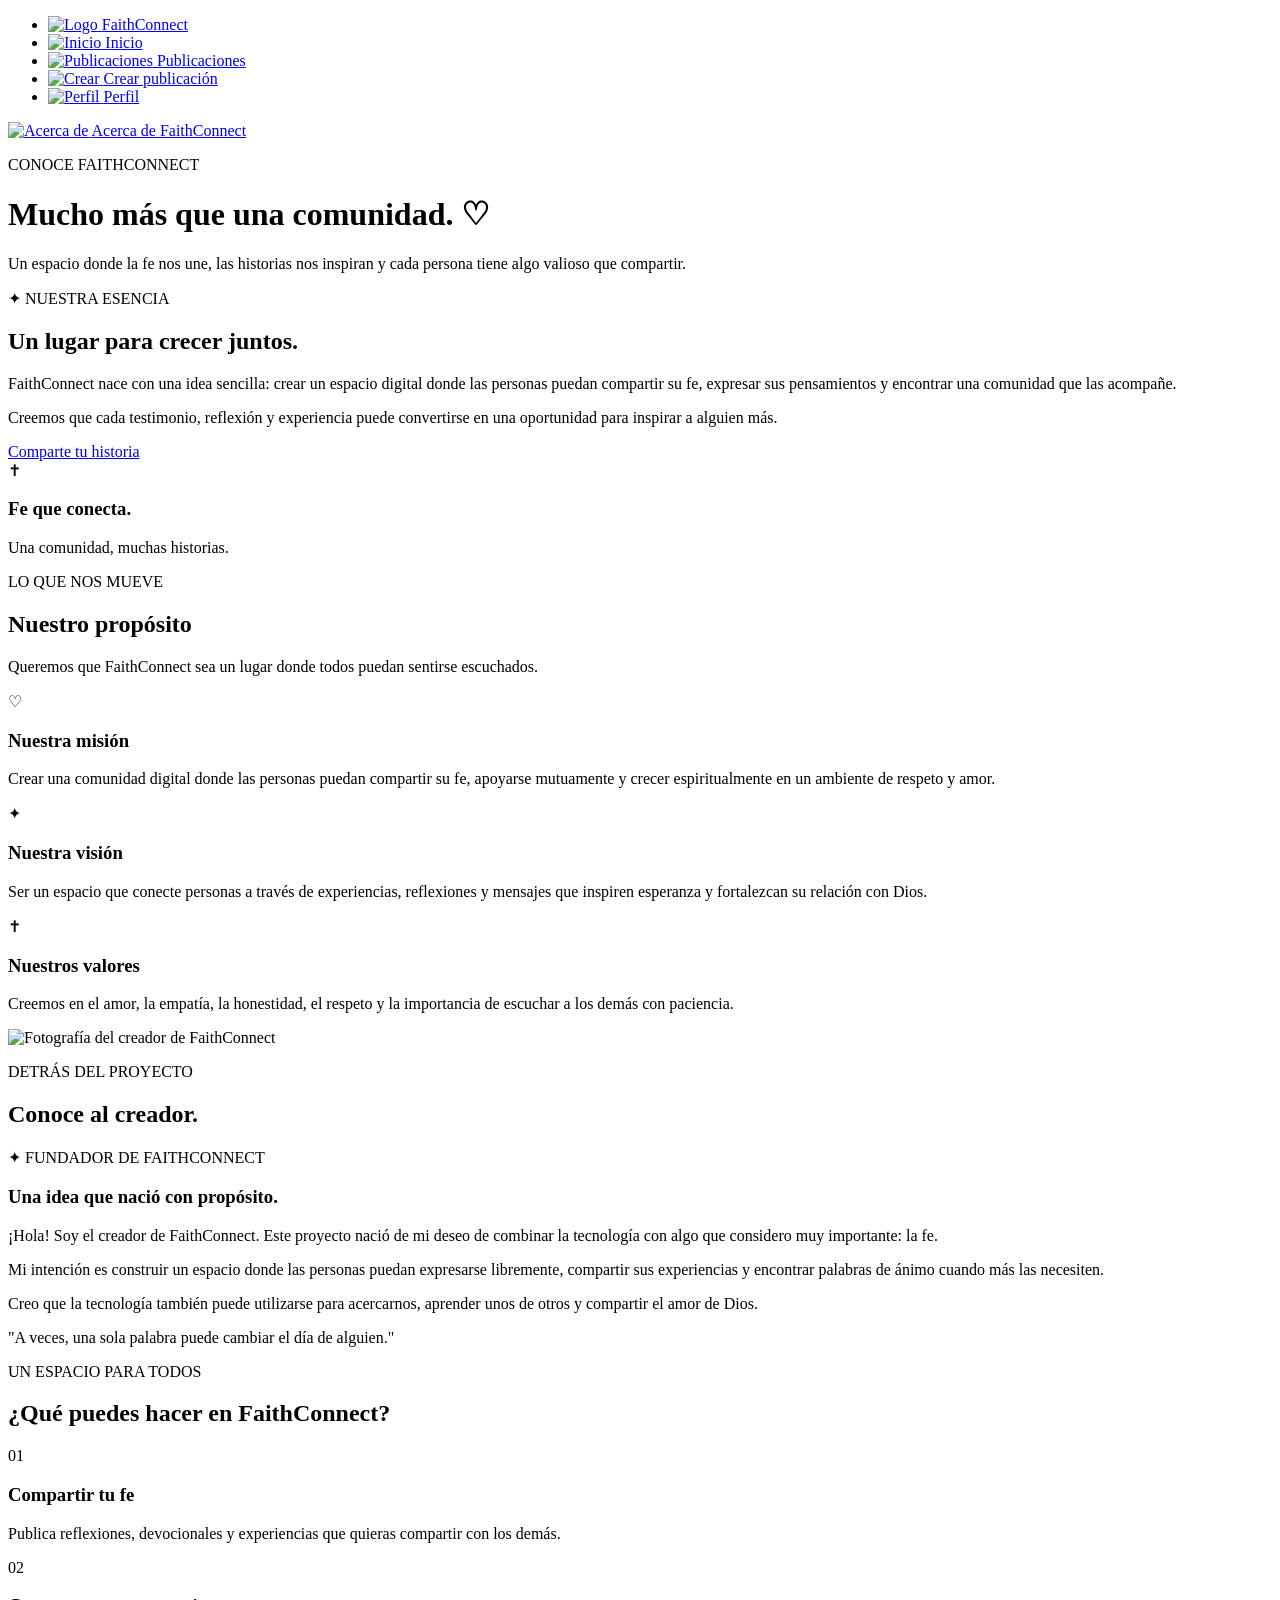
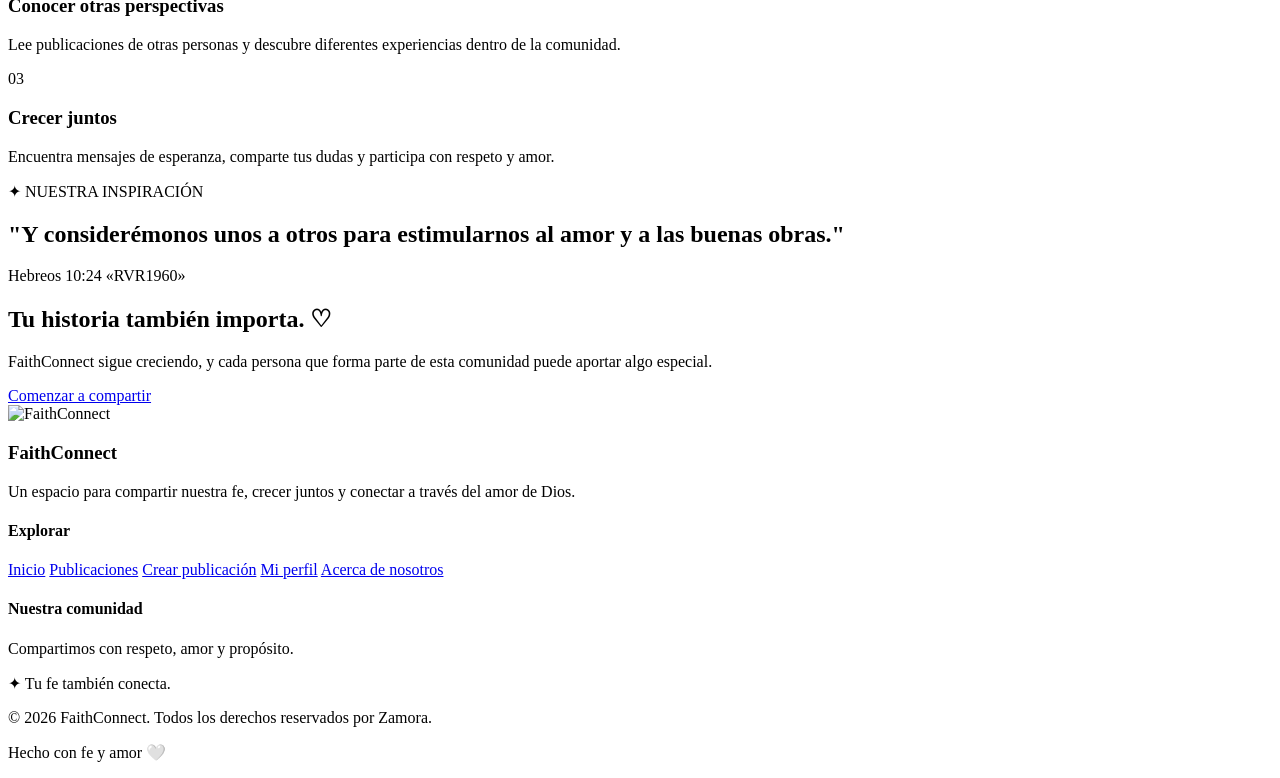
==== páginas/acerca.html @ 05854618 "Añadimos el HTML para la página llamada 'acerca de nosotros'" ====
<!DOCTYPE html>
<html lang="es">

<head>
    <meta charset="UTF-8">
    <meta name="viewport" content="width=device-width, initial-scale=0">
    <title>Acerca de nosotros | FaithConnect</title>
    <link rel="stylesheet" href="../activos/css/acerca.css">
</head>

<body>

    <!-- MENU LATERAL -->

    <aside class="menu">
        <nav>
            <ul>
                <li class="logo">
                    <a href="../index.html">
                        <img src="../activos/img/logo.png" alt="Logo">
                        <span>FaithConnect</span>
                    </a>
                </li>

                <li>
                    <a href="../index.html#inicio">
                        <img src="../activos/img/inicio.png" alt="Inicio">
                        <span>Inicio</span>
                    </a>
                </li>

                <li>
                    <a href="../index.html#publicaciones">
                        <img src="../activos/img/publicaciones.png" alt="Publicaciones">
                        <span>Publicaciones</span>
                    </a>
                </li>

                <li>
                    <a href="../páginas/crear.html">
                        <img src="../activos/img/crear.png" alt="Crear">
                        <span>Crear publicación</span>
                    </a>
                </li>

                <li>
                    <a href="../páginas/perfil.html">
                        <img src="../activos/img/perfil.png" alt="Perfil">
                        <span>Perfil</span>
                    </a>
                </li>
            </ul>

            <div class="menu-abajo">
                <a href="../páginas/acerca.html" class="activo">
                    <img src="../activos/img/acerca-de.png" alt="Acerca de">
                    <span>Acerca de FaithConnect</span>
                </a>
            </div>
        </nav>
    </aside>


    <!-- CONTENIDO PRINCIPAL -->

    <main class="contenido">

        <!-- ENCABEZADO -->

        <header class="encabezado">

            <p class="subtitulo">CONOCE FAITHCONNECT</p>

            <h1>Mucho más que una comunidad. ♡</h1>

            <p class="descripcion">
                Un espacio donde la fe nos une,
                las historias nos inspiran y
                cada persona tiene algo valioso que compartir.
            </p>

        </header>


        <!-- PRESENTACION -->

        <section class="presentacion">

            <div class="presentacion-texto">

                <span>✦ NUESTRA ESENCIA</span>

                <h2>Un lugar para crecer juntos.</h2>

                <p>
                    FaithConnect nace con una idea sencilla:
                    crear un espacio digital donde las personas
                    puedan compartir su fe, expresar sus pensamientos
                    y encontrar una comunidad que las acompañe.
                </p>

                <p>
                    Creemos que cada testimonio, reflexión y
                    experiencia puede convertirse en una
                    oportunidad para inspirar a alguien más.
                </p>

                <a href="crear.html" class="boton">
                    Comparte tu historia
                </a>

            </div>

            <div class="presentacion-simbolo">

                <div class="simbolo">✝</div>

                <h3>Fe que conecta.</h3>

                <p>Una comunidad, muchas historias.</p>

            </div>

        </section>


        <!-- NUESTRA MISION -->

        <section class="nosotros">

            <div class="titulo">
                <p class="subtitulo">LO QUE NOS MUEVE</p>
                <h2>Nuestro propósito</h2>
                <p>
                    Queremos que FaithConnect sea un lugar
                    donde todos puedan sentirse escuchados.
                </p>
            </div>


            <div class="tarjetas">

                <article class="tarjeta">

                    <div class="icono">♡</div>

                    <h3>Nuestra misión</h3>

                    <p>
                        Crear una comunidad digital donde
                        las personas puedan compartir su fe,
                        apoyarse mutuamente y crecer
                        espiritualmente en un ambiente
                        de respeto y amor.
                    </p>

                </article>


                <article class="tarjeta">

                    <div class="icono">✦</div>

                    <h3>Nuestra visión</h3>

                    <p>
                        Ser un espacio que conecte personas
                        a través de experiencias, reflexiones
                        y mensajes que inspiren esperanza
                        y fortalezcan su relación con Dios.
                    </p>

                </article>


                <article class="tarjeta">

                    <div class="icono">✝</div>

                    <h3>Nuestros valores</h3>

                    <p>
                        Creemos en el amor, la empatía,
                        la honestidad, el respeto y
                        la importancia de escuchar
                        a los demás con paciencia.
                    </p>

                </article>

            </div>

        </section>


        <!-- CREADOR -->

        <section class="creador">

            <div class="creador-foto">

                <img
                    src="../activos/img/creador.png"
                    alt="Fotografía del creador de FaithConnect"
                >

            </div>


            <div class="creador-texto">

                <p class="subtitulo">DETRÁS DEL PROYECTO</p>

                <h2>Conoce al creador.</h2>

                <span class="creador-etiqueta">
                    ✦ FUNDADOR DE FAITHCONNECT
                </span>

                <h3>Una idea que nació con propósito.</h3>

                <p>
                    ¡Hola! Soy el creador de FaithConnect.
                    Este proyecto nació de mi deseo de
                    combinar la tecnología con algo que
                    considero muy importante: la fe.
                </p>

                <p>
                    Mi intención es construir un espacio
                    donde las personas puedan expresarse
                    libremente, compartir sus experiencias
                    y encontrar palabras de ánimo
                    cuando más las necesiten.
                </p>

                <p>
                    Creo que la tecnología también puede
                    utilizarse para acercarnos, aprender
                    unos de otros y compartir el amor de Dios.
                </p>

                <div class="creador-frase">
                    "A veces, una sola palabra puede
                    cambiar el día de alguien."
                </div>

            </div>

        </section>


        <!-- COMUNIDAD -->

        <section class="comunidad">

            <div class="titulo">

                <p class="subtitulo">UN ESPACIO PARA TODOS</p>

                <h2>¿Qué puedes hacer en FaithConnect?</h2>

            </div>


            <div class="comunidad-lista">

                <div class="comunidad-item">

                    <div class="numero">01</div>

                    <div>
                        <h3>Compartir tu fe</h3>

                        <p>
                            Publica reflexiones, devocionales
                            y experiencias que quieras
                            compartir con los demás.
                        </p>
                    </div>

                </div>


                <div class="comunidad-item">

                    <div class="numero">02</div>

                    <div>
                        <h3>Conocer otras perspectivas</h3>

                        <p>
                            Lee publicaciones de otras personas
                            y descubre diferentes experiencias
                            dentro de la comunidad.
                        </p>
                    </div>

                </div>


                <div class="comunidad-item">

                    <div class="numero">03</div>

                    <div>
                        <h3>Crecer juntos</h3>

                        <p>
                            Encuentra mensajes de esperanza,
                            comparte tus dudas y participa
                            con respeto y amor.
                        </p>
                    </div>

                </div>

            </div>

        </section>


        <!-- VERSICULO -->

        <section class="versiculo">

            <span>✦ NUESTRA INSPIRACIÓN</span>

            <h2>
                "Y considerémonos unos a otros para
                estimularnos al amor y a las buenas obras."
            </h2>

            <p>Hebreos 10:24 «RVR1960»</p>

        </section>


        <!-- MENSAJE FINAL -->

        <section class="mensaje-final">

            <h2>Tu historia también importa. ♡</h2>

            <p>
                FaithConnect sigue creciendo, y cada
                persona que forma parte de esta comunidad
                puede aportar algo especial.
            </p>

            <a href="crear.html" class="boton">
                Comenzar a compartir
            </a>

        </section>

    </main>


    <!-- FOOTER -->

    <footer class="footer">

        <div class="footer-contenido">

            <div class="footer-info">

                <div class="footer-logo">
                    <img src="../activos/img/logo.png" alt="FaithConnect">
                    <h3>FaithConnect</h3>
                </div>

                <p>
                    Un espacio para compartir nuestra fe,
                    crecer juntos y conectar a través
                    del amor de Dios.
                </p>

            </div>


            <div class="footer-enlaces">

                <h4>Explorar</h4>

                <a href="../index.html">Inicio</a>
                <a href="../index.html#publicaciones">Publicaciones</a>
                <a href="../páginas/crear.html">Crear publicación</a>
                <a href="../páginas/perfil.html">Mi perfil</a>
                <a href="../páginas/acerca.html">Acerca de nosotros</a>

            </div>


            <div class="footer-comunidad">

                <h4>Nuestra comunidad</h4>

                <p>
                    Compartimos con respeto, amor
                    y propósito.
                </p>

                <span>✦ Tu fe también conecta.</span>

            </div>

        </div>


        <div class="footer-abajo">

            <p>© 2026 FaithConnect. Todos los derechos reservados por Zamora.</p>

            <p>Hecho con fe y amor 🤍</p>

        </div>

    </footer>

</body>
</html>
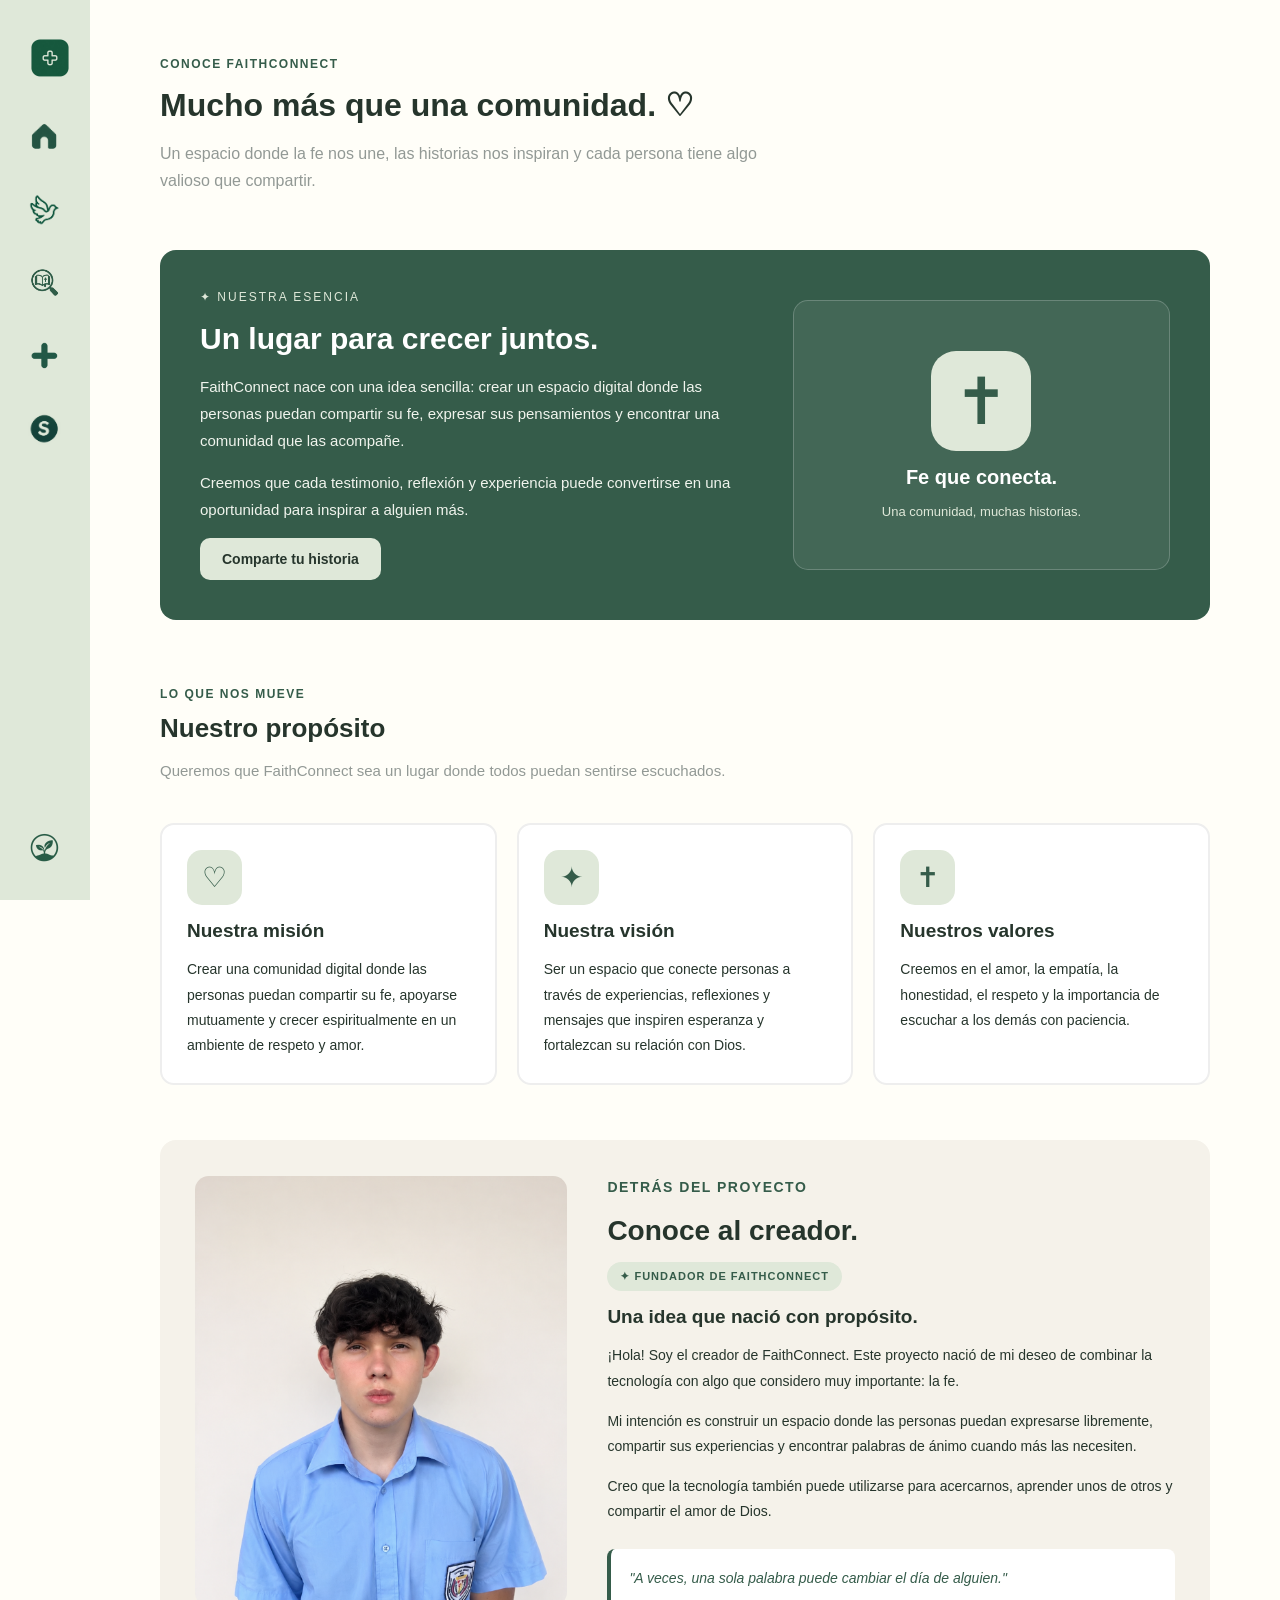
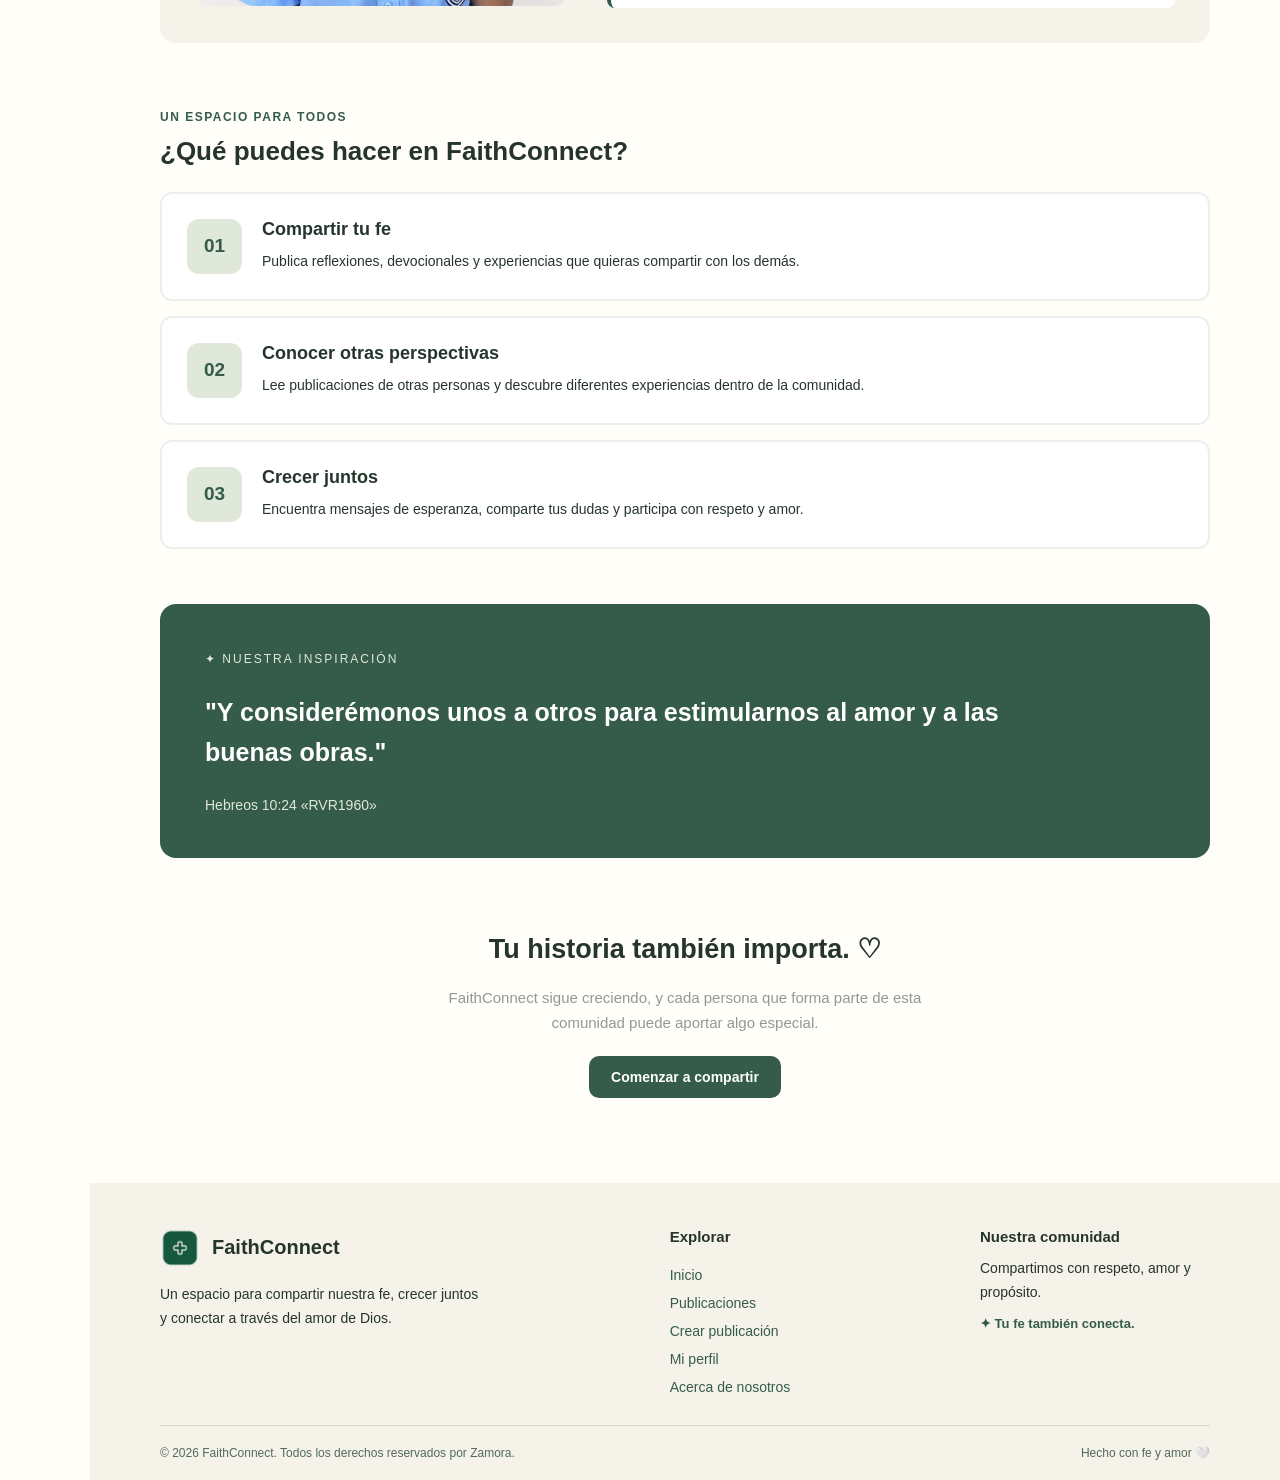
==== commit ba588e43: "Agregamos el nuevo elemento 'versículos del día' a el menú lateral y un nuevo destino para el boton " ====
--- a/páginas/acerca.html
+++ b/páginas/acerca.html
@@ -38,6 +38,13 @@
                 </li>
 
                 <li>
+                    <a href="../páginas/versículos.html">
+                        <img src="../activos/img/versículo-día.png" alt="Publicaciones">
+                        <span>Versículo del día</span>
+                    </a>
+                </li>
+
+                <li>
                     <a href="../páginas/crear.html">
                         <img src="../activos/img/crear.png" alt="Crear">
                         <span>Crear publicación</span>
@@ -53,7 +60,7 @@
             </ul>
 
             <div class="menu-abajo">
-                <a href="../páginas/acerca.html" class="activo">
+                <a href="../páginas/acerca.html">
                     <img src="../activos/img/acerca-de.png" alt="Acerca de">
                     <span>Acerca de FaithConnect</span>
                 </a>
--- a/activos/css/acerca.css
+++ b/activos/css/acerca.css
@@ -0,0 +1,622 @@
+* {
+    box-sizing: border-box;
+}
+
+html {
+    scroll-behavior: smooth;
+}
+
+body {
+    margin: 0;
+    background-color: #fffef8;
+    font-family: sans-serif;
+    color: #26352C;
+}
+
+a {
+    text-decoration: none;
+}
+
+
+/* MENU LATERAL */
+
+.menu {
+    position: fixed;
+    top: 0;
+    left: 0;
+    width: 90px;
+    height: 100vh;
+    background-color: #DFE8D9;
+    padding: 24px 16px;
+    overflow: hidden;
+    transition: width 0.3s;
+    z-index: 10;
+}
+
+.menu:hover {
+    width: 257px;
+}
+
+.menu nav {
+    display: flex;
+    flex-direction: column;
+    justify-content: space-between;
+    height: 100%;
+}
+
+.menu ul {
+    display: flex;
+    flex-direction: column;
+    gap: 16px;
+    list-style: none;
+    padding: 0;
+    margin: 0;
+}
+
+.menu a {
+    display: flex;
+    align-items: center;
+    gap: 16px;
+    padding: 12px;
+    color: black;
+    white-space: nowrap;
+    border-radius: 8px;
+}
+
+.menu a:hover,
+.menu .activo:hover {
+    background-color: #ccd9c7;
+}
+
+.menu .activo {
+    background-color: #d2dfcd;
+}
+
+.menu img {
+    width: 33px;
+    height: 33px;
+    object-fit: contain;
+    flex-shrink: 0;
+}
+
+.menu .logo img {
+    width: 44px;
+    height: 44px;
+}
+
+.menu span {
+    opacity: 0;
+    transition: opacity 0.3s;
+}
+
+.menu:hover span {
+    opacity: 1;
+}
+
+.menu-abajo {
+    font-size: 14px;
+}
+
+
+/* CONTENIDO */
+
+.contenido {
+    display: flex;
+    flex-direction: column;
+    align-items: center;
+    gap: 35px;
+    margin-left: 90px;
+    padding: 45px 30px;
+    min-width: 0;
+}
+
+.contenido > section,
+.encabezado {
+    width: 100%;
+    max-width: 1050px;
+}
+
+
+/* ENCABEZADO */
+
+.encabezado {
+    margin-bottom: 5px;
+}
+
+.subtitulo {
+    color: #355C4A;
+    font-size: 12px;
+    font-weight: bold;
+    letter-spacing: 1.5px;
+}
+
+.encabezado h1 {
+    margin: 15px 0;
+    font-size: 32px;
+}
+
+.descripcion {
+    max-width: 650px;
+    color: #929995;
+    font-size: 16px;
+    line-height: 1.7;
+}
+
+
+/* PRESENTACION */
+
+.presentacion {
+    display: flex;
+    align-items: center;
+    gap: 30px;
+    padding: 40px;
+    background-color: #355C4A;
+    border-radius: 16px;
+    color: white;
+}
+
+.presentacion-texto {
+    display: flex;
+    flex-direction: column;
+    align-items: flex-start;
+    gap: 15px;
+    width: 60%;
+}
+
+.presentacion-texto span {
+    color: #DFE8D9;
+    font-size: 12px;
+    letter-spacing: 2px;
+}
+
+.presentacion-texto h2 {
+    margin: 0;
+    font-size: 30px;
+    line-height: 1.3;
+}
+
+.presentacion-texto p {
+    margin: 0;
+    font-size: 15px;
+    line-height: 1.8;
+    color: #f0f4ed;
+}
+
+.boton {
+    display: inline-block;
+    padding: 13px 22px;
+    background-color: #DFE8D9;
+    color: #26352C;
+    border-radius: 10px;
+    font-size: 14px;
+    font-weight: bold;
+}
+
+.boton:hover {
+    background-color: #cbdcc6;
+}
+
+
+/* SIMBOLO */
+
+.presentacion-simbolo {
+    display: flex;
+    flex-direction: column;
+    justify-content: center;
+    align-items: center;
+    gap: 15px;
+    width: 40%;
+    min-height: 270px;
+    padding: 25px;
+    background-color: #ffffff12;
+    border: 1px solid #ffffff35;
+    border-radius: 15px;
+    text-align: center;
+}
+
+.simbolo {
+    display: flex;
+    align-items: center;
+    justify-content: center;
+    width: 100px;
+    height: 100px;
+    background-color: #DFE8D9;
+    border-radius: 25px;
+    color: #355C4A;
+    font-size: 65px;
+}
+
+.presentacion-simbolo h3 {
+    margin: 0;
+    font-size: 20px;
+}
+
+.presentacion-simbolo p {
+    margin: 0;
+    color: #DFE8D9;
+    font-size: 13px;
+}
+
+
+/* TITULOS */
+
+.titulo {
+    margin-bottom: 25px;
+}
+
+.titulo h2 {
+    margin: 10px 0;
+    font-size: 26px;
+}
+
+.titulo > p:last-child {
+    color: #929995;
+    font-size: 15px;
+    line-height: 1.6;
+}
+
+
+/* NOSOTROS */
+
+.nosotros {
+    display: flex;
+    flex-direction: column;
+    padding: 20px 0;
+}
+
+.tarjetas {
+    display: flex;
+    align-items: stretch;
+    gap: 20px;
+}
+
+.tarjeta {
+    display: flex;
+    flex-direction: column;
+    gap: 15px;
+    flex: 1;
+    min-width: 0;
+    padding: 25px;
+    background-color: white;
+    border: 2px solid #eeeeee;
+    border-radius: 14px;
+}
+
+.icono {
+    display: flex;
+    align-items: center;
+    justify-content: center;
+    width: 55px;
+    height: 55px;
+    background-color: #DFE8D9;
+    border-radius: 15px;
+    color: #355C4A;
+    font-size: 28px;
+}
+
+.tarjeta h3 {
+    margin: 0;
+    font-size: 19px;
+}
+
+.tarjeta p {
+    margin: 0;
+    font-size: 14px;
+    line-height: 1.8;
+}
+
+
+/* CREADOR */
+
+.creador {
+    display: flex;
+    align-items: center;
+    gap: 40px;
+    padding: 35px;
+    background-color: #F5F2EA;
+    border-radius: 16px;
+}
+
+.creador-foto {
+    width: 38%;
+    flex-shrink: 0;
+}
+
+.creador-foto img {
+    display: block;
+    width: 100%;
+    height: 430px;
+    object-fit: cover;
+    object-position: center;
+    border-radius: 14px;
+}
+
+.creador-texto {
+    display: flex;
+    flex-direction: column;
+    align-items: flex-start;
+    gap: 15px;
+    flex: 1;
+    min-width: 0;
+}
+
+.creador-texto .subtitulo {
+    margin: 0;
+}
+
+.creador-texto h2 {
+    margin: 0;
+    font-size: 28px;
+}
+
+.creador-texto h3 {
+    margin: 0;
+    font-size: 19px;
+}
+
+.creador-texto p {
+    margin: 0;
+    font-size: 14px;
+    line-height: 1.8;
+}
+
+.creador-etiqueta {
+    padding: 8px 13px;
+    background-color: #DFE8D9;
+    color: #355C4A;
+    border-radius: 20px;
+    font-size: 11px;
+    font-weight: bold;
+    letter-spacing: 1px;
+}
+
+.creador-frase {
+    width: 100%;
+    margin-top: 10px;
+    padding: 18px;
+    background-color: white;
+    border-left: 4px solid #355C4A;
+    border-radius: 8px;
+    color: #355C4A;
+    font-size: 14px;
+    font-style: italic;
+    line-height: 1.6;
+}
+
+
+/* COMUNIDAD */
+
+.comunidad {
+    padding: 20px 0;
+}
+
+.comunidad-lista {
+    display: flex;
+    flex-direction: column;
+    gap: 15px;
+}
+
+.comunidad-item {
+    display: flex;
+    align-items: flex-start;
+    gap: 20px;
+    padding: 25px;
+    background-color: white;
+    border: 2px solid #eeeeee;
+    border-radius: 12px;
+}
+
+.numero {
+    display: flex;
+    align-items: center;
+    justify-content: center;
+    width: 55px;
+    height: 55px;
+    flex-shrink: 0;
+    background-color: #DFE8D9;
+    border-radius: 12px;
+    color: #355C4A;
+    font-size: 19px;
+    font-weight: bold;
+}
+
+.comunidad-item h3 {
+    margin: 0 0 10px 0;
+    font-size: 18px;
+}
+
+.comunidad-item p {
+    margin: 0;
+    font-size: 14px;
+    line-height: 1.7;
+}
+
+
+/* VERSICULO */
+
+.versiculo {
+    padding: 45px;
+    background-color: #355C4A;
+    border-radius: 16px;
+    color: white;
+}
+
+.versiculo span {
+    color: #DFE8D9;
+    font-size: 12px;
+    letter-spacing: 2px;
+}
+
+.versiculo h2 {
+    max-width: 800px;
+    margin: 25px 0;
+    font-size: 25px;
+    line-height: 1.6;
+}
+
+.versiculo p {
+    margin: 0;
+    color: #DFE8D9;
+    font-size: 14px;
+}
+
+
+/* MENSAJE FINAL */
+
+.mensaje-final {
+    display: flex;
+    flex-direction: column;
+    align-items: center;
+    gap: 20px;
+    padding: 40px;
+    text-align: center;
+}
+
+.mensaje-final h2 {
+    margin: 0;
+    font-size: 27px;
+}
+
+.mensaje-final p {
+    max-width: 550px;
+    margin: 0;
+    color: #929995;
+    font-size: 15px;
+    line-height: 1.7;
+}
+
+.mensaje-final .boton {
+    background-color: #355C4A;
+    color: white;
+}
+
+.mensaje-final .boton:hover {
+    background-color: #26352C;
+}
+
+
+/* FOOTER */
+
+.footer {
+    display: flex;
+    flex-direction: column;
+    gap: 30px;
+    margin-left: 90px;
+    padding: 45px 50px 20px 50px;
+    background-color: #F5F2EA;
+    color: #26352C;
+}
+
+.footer-contenido {
+    display: flex;
+    justify-content: space-between;
+    align-items: flex-start;
+    gap: 50px;
+    width: 100%;
+    max-width: 1050px;
+    margin: 0 auto;
+}
+
+
+/* INFORMACION DEL FOOTER */
+
+.footer-info {
+    display: flex;
+    flex-direction: column;
+    gap: 15px;
+    max-width: 320px;
+}
+
+.footer-logo {
+    display: flex;
+    align-items: center;
+    gap: 12px;
+}
+
+.footer-logo img {
+    width: 40px;
+    height: 40px;
+    object-fit: contain;
+}
+
+.footer-logo h3 {
+    margin: 0;
+    font-size: 20px;
+}
+
+.footer-info p {
+    margin: 0;
+    font-size: 14px;
+    line-height: 1.7;
+}
+
+
+/* ENLACES DEL FOOTER */
+
+.footer-enlaces {
+    display: flex;
+    flex-direction: column;
+    gap: 12px;
+}
+
+.footer-enlaces h4 {
+    margin: 0 0 10px 0;
+    font-size: 15px;
+}
+
+.footer-enlaces a {
+    color: #355C4A;
+    font-size: 14px;
+}
+
+.footer-enlaces a:hover {
+    text-decoration: underline;
+}
+
+
+/* COMUNIDAD DEL FOOTER */
+
+.footer-comunidad {
+    display: flex;
+    flex-direction: column;
+    gap: 12px;
+    max-width: 230px;
+}
+
+.footer-comunidad h4 {
+    margin: 0;
+    font-size: 15px;
+}
+
+.footer-comunidad p {
+    margin: 0;
+    font-size: 14px;
+    line-height: 1.7;
+}
+
+.footer-comunidad span {
+    color: #355C4A;
+    font-size: 13px;
+    font-weight: bold;
+}
+
+
+/* PARTE INFERIOR DEL FOOTER */
+
+.footer-abajo {
+    display: flex;
+    justify-content: space-between;
+    align-items: center;
+    gap: 15px;
+    width: 100%;
+    max-width: 1050px;
+    margin: 0 auto;
+    padding-top: 20px;
+    border-top: 1px solid #d8d8ce;
+}
+
+.footer-abajo p {
+    margin: 0;
+    color: #526b59;
+    font-size: 12px;
+}
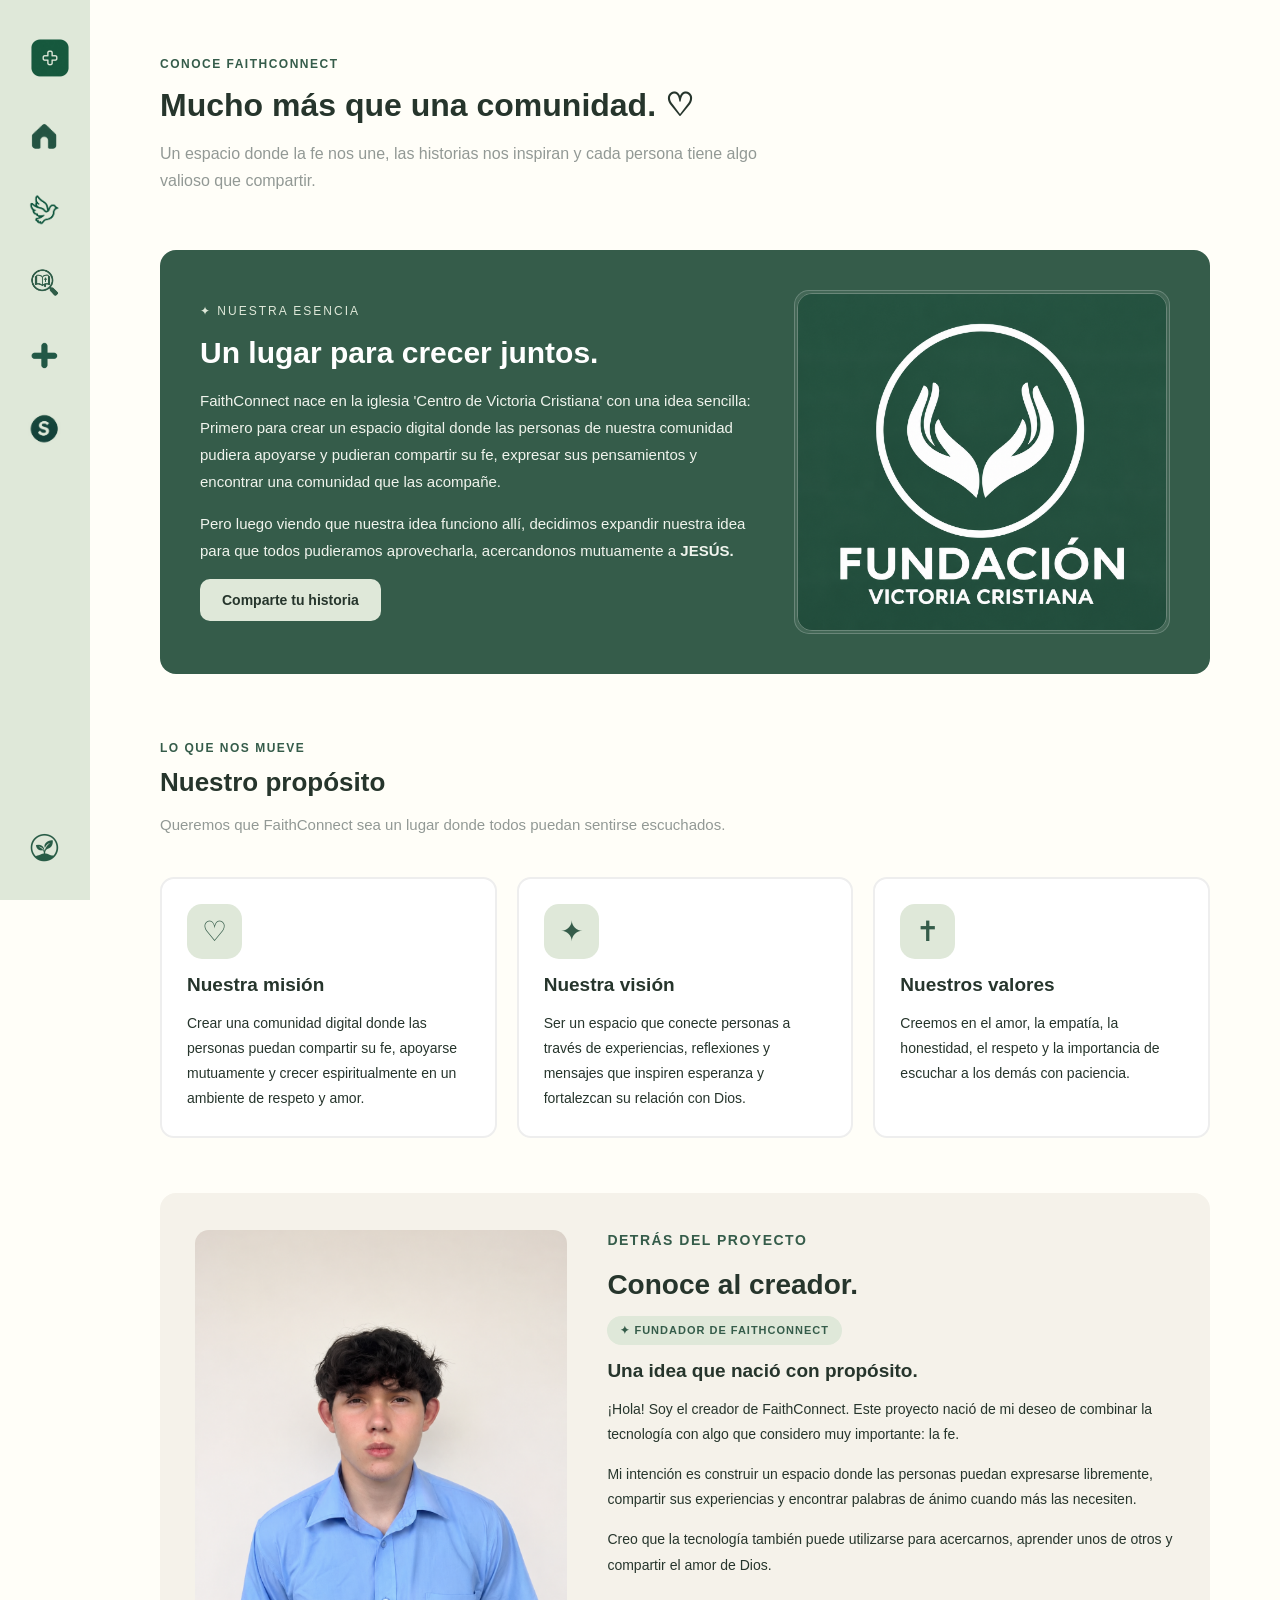
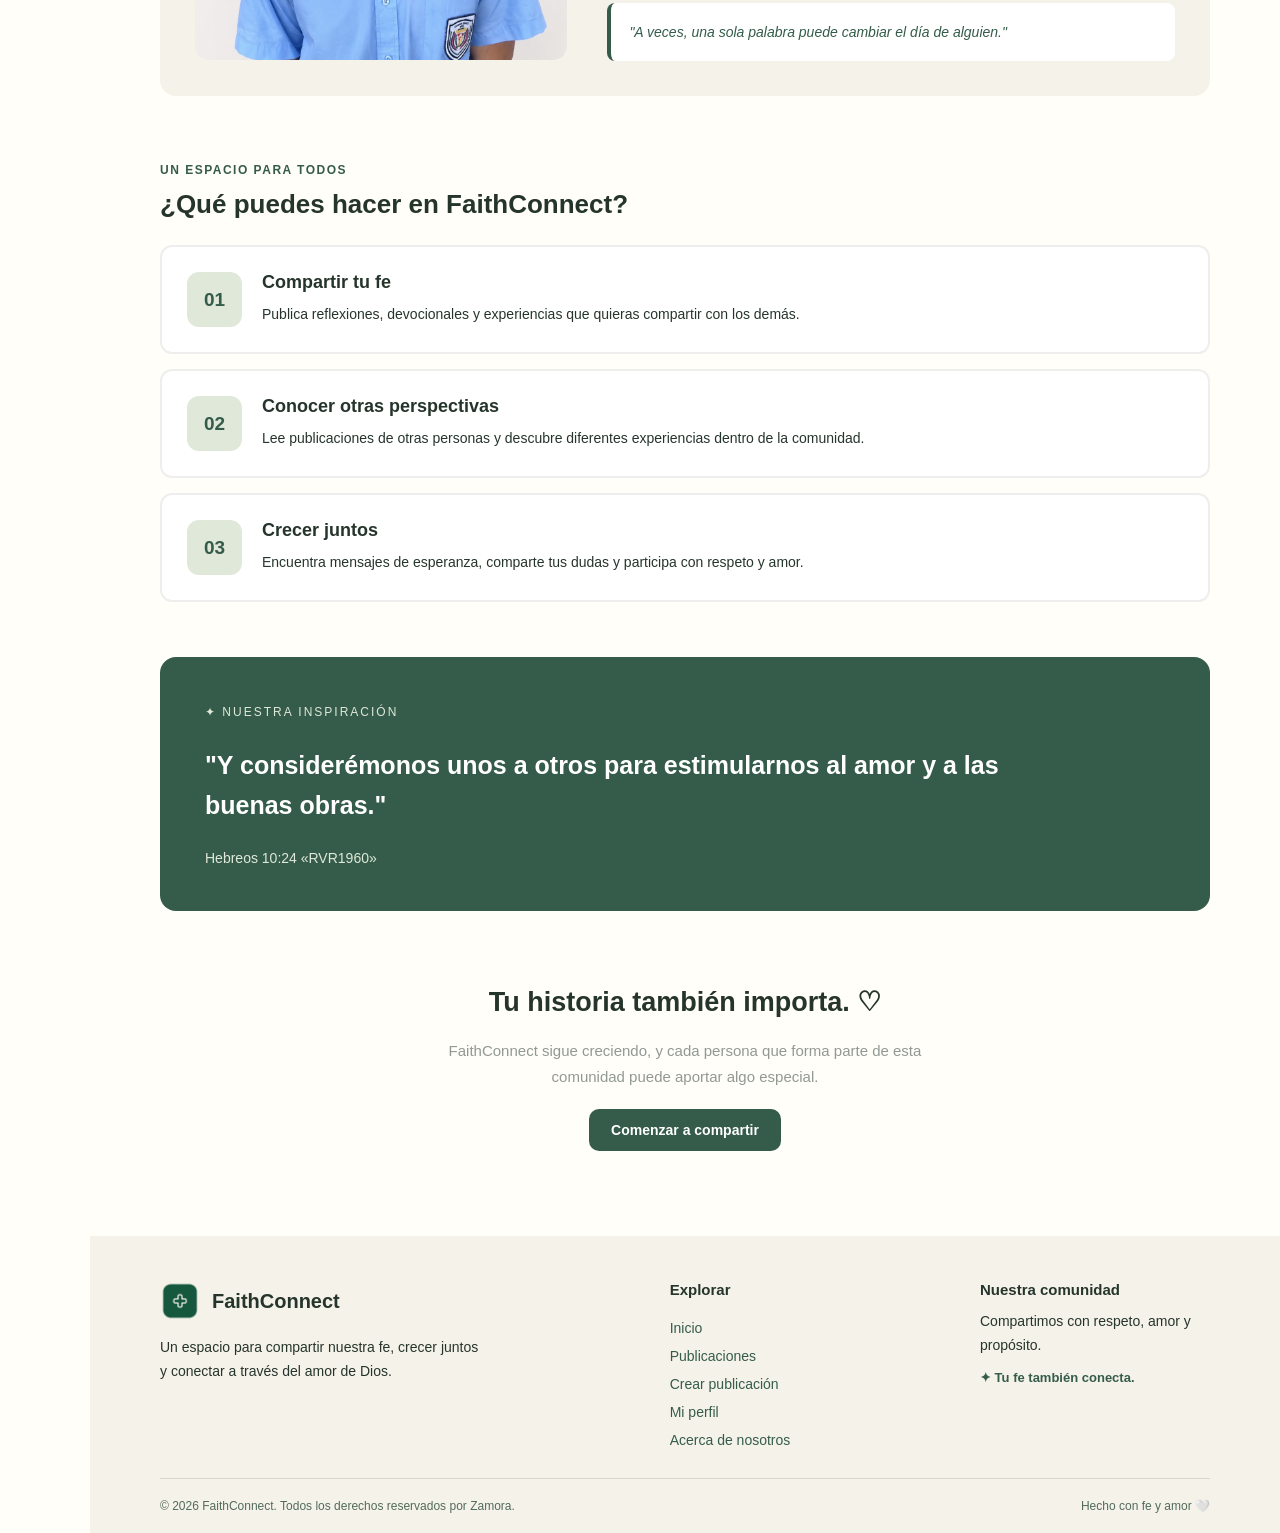
==== commit c06de15f: "Cambiamos la información de un contendor por una referencia a la iglesia Centro de Victoria Cristian" ====
--- a/páginas/acerca.html
+++ b/páginas/acerca.html
@@ -17,7 +17,7 @@
         <nav>
             <ul>
                 <li class="logo">
-                    <a href="../index.html">
+                    <a href="../páginas/videos.html">
                         <img src="../activos/img/logo.png" alt="Logo">
                         <span>FaithConnect</span>
                     </a>
@@ -101,16 +101,17 @@
                 <h2>Un lugar para crecer juntos.</h2>
 
                 <p>
-                    FaithConnect nace con una idea sencilla:
-                    crear un espacio digital donde las personas
-                    puedan compartir su fe, expresar sus pensamientos
+                    FaithConnect nace en la iglesia 'Centro de Victoria Cristiana'
+                    con una idea sencilla: Primero para crear un espacio digital 
+                    donde las personas de nuestra comunidad pudiera apoyarse y
+                    pudieran compartir su fe, expresar sus pensamientos
                     y encontrar una comunidad que las acompañe.
                 </p>
 
                 <p>
-                    Creemos que cada testimonio, reflexión y
-                    experiencia puede convertirse en una
-                    oportunidad para inspirar a alguien más.
+                    Pero luego viendo que nuestra idea funciono allí,
+                    decidimos expandir nuestra idea para que todos pudieramos
+                    aprovecharla, acercandonos mutuamente a <strong>JESÚS.</strong> 
                 </p>
 
                 <a href="crear.html" class="boton">
@@ -119,13 +120,12 @@
 
             </div>
 
-            <div class="presentacion-simbolo">
-
-                <div class="simbolo">✝</div>
-
-                <h3>Fe que conecta.</h3>
-
-                <p>Una comunidad, muchas historias.</p>
+            <div class="presentacion-img">
+
+                <img 
+                    src="../activos/img/cvc.png" 
+                    alt="Centro de Victoria Cristiana"
+                >
 
             </div>
 
--- a/activos/css/acerca.css
+++ b/activos/css/acerca.css
@@ -199,7 +199,7 @@
 
 /* SIMBOLO */
 
-.presentacion-simbolo {
+.presentacion-img {
     display: flex;
     flex-direction: column;
     justify-content: center;
@@ -207,34 +207,19 @@
     gap: 15px;
     width: 40%;
     min-height: 270px;
-    padding: 25px;
+    padding: 2px;
     background-color: #ffffff12;
     border: 1px solid #ffffff35;
     border-radius: 15px;
     text-align: center;
 }
 
-.simbolo {
-    display: flex;
-    align-items: center;
-    justify-content: center;
-    width: 100px;
-    height: 100px;
-    background-color: #DFE8D9;
-    border-radius: 25px;
-    color: #355C4A;
-    font-size: 65px;
-}
-
-.presentacion-simbolo h3 {
-    margin: 0;
-    font-size: 20px;
-}
-
-.presentacion-simbolo p {
-    margin: 0;
-    color: #DFE8D9;
-    font-size: 13px;
+.presentacion-img img {
+    border-radius: 15px;
+    border: 1px solid #ffffff35;
+    width: 100%;
+    height: 100%;
+    object-fit: cover;
 }
 
 
@@ -619,4 +604,164 @@
     margin: 0;
     color: #526b59;
     font-size: 12px;
-}+}
+
+
+/* RESPONSIVE - TABLETS */
+
+@media (max-width: 900px) {
+
+    .contenido {
+        padding: 35px 22px;
+        gap: 30px;
+    }
+
+    .presentacion {
+        gap: 20px;
+        padding: 28px;
+    }
+
+    .tarjetas {
+        flex-wrap: wrap;
+        gap: 18px;
+    }
+
+    .tarjeta {
+        flex: 1 1 220px;
+        min-width: 0;
+    }
+
+    .creador {
+        gap: 25px;
+        padding: 25px;
+    }
+
+    .creador-foto img {
+        height: 350px;
+    }
+
+    .footer {
+        padding: 35px 25px 20px;
+    }
+
+    .footer-contenido {
+        flex-wrap: wrap;
+        gap: 30px;
+    }
+}
+
+
+/* RESPONSIVE - CELULARES */
+
+@media (max-width: 600px) {
+
+    .menu {
+        width: 65px;
+        padding: 18px 8px;
+    }
+
+    .menu:hover {
+        width: 65px;
+    }
+
+    .menu span {
+        opacity: 0;
+    }
+
+    .menu a {
+        gap: 10px;
+        padding: 8px;
+    }
+
+    .menu img {
+        width: 30px;
+        height: 30px;
+    }
+
+    .menu .logo img {
+        width: 36px;
+        height: 36px;
+    }
+
+    .contenido {
+        margin-left: 65px;
+        padding: 28px 14px;
+        gap: 28px;
+    }
+
+    .encabezado h1 {
+        font-size: 27px;
+    }
+
+    .presentacion {
+        flex-direction: column;
+        align-items: stretch;
+        padding: 22px 16px;
+    }
+
+    .presentacion-texto,
+    .presentacion-simbolo {
+        width: 100%;
+    }
+
+    .presentacion-texto h2 {
+        font-size: 23px;
+    }
+
+    .tarjetas {
+        flex-direction: column;
+    }
+
+    .tarjeta {
+        width: 100%;
+        flex: 0 1 auto;
+    }
+
+    .creador {
+        flex-direction: column;
+        align-items: stretch;
+        padding: 18px;
+    }
+
+    .creador-foto,
+    .creador-texto {
+        width: 100%;
+    }
+
+    .creador-foto img {
+        height: auto;
+        max-height: 350px;
+    }
+
+    .comunidad-item {
+        gap: 12px;
+    }
+
+    .versiculo {
+        padding: 25px 18px;
+    }
+
+    .versiculo h2 {
+        font-size: 19px;
+    }
+
+    .mensaje-final {
+        padding: 20px 10px;
+    }
+
+    .footer {
+        margin-left: 65px;
+        padding: 30px 18px 20px;
+    }
+
+    .footer-contenido {
+        flex-direction: column;
+        gap: 25px;
+    }
+
+    .footer-abajo {
+        flex-direction: column;
+        align-items: flex-start;
+        gap: 8px;
+    }
+}
